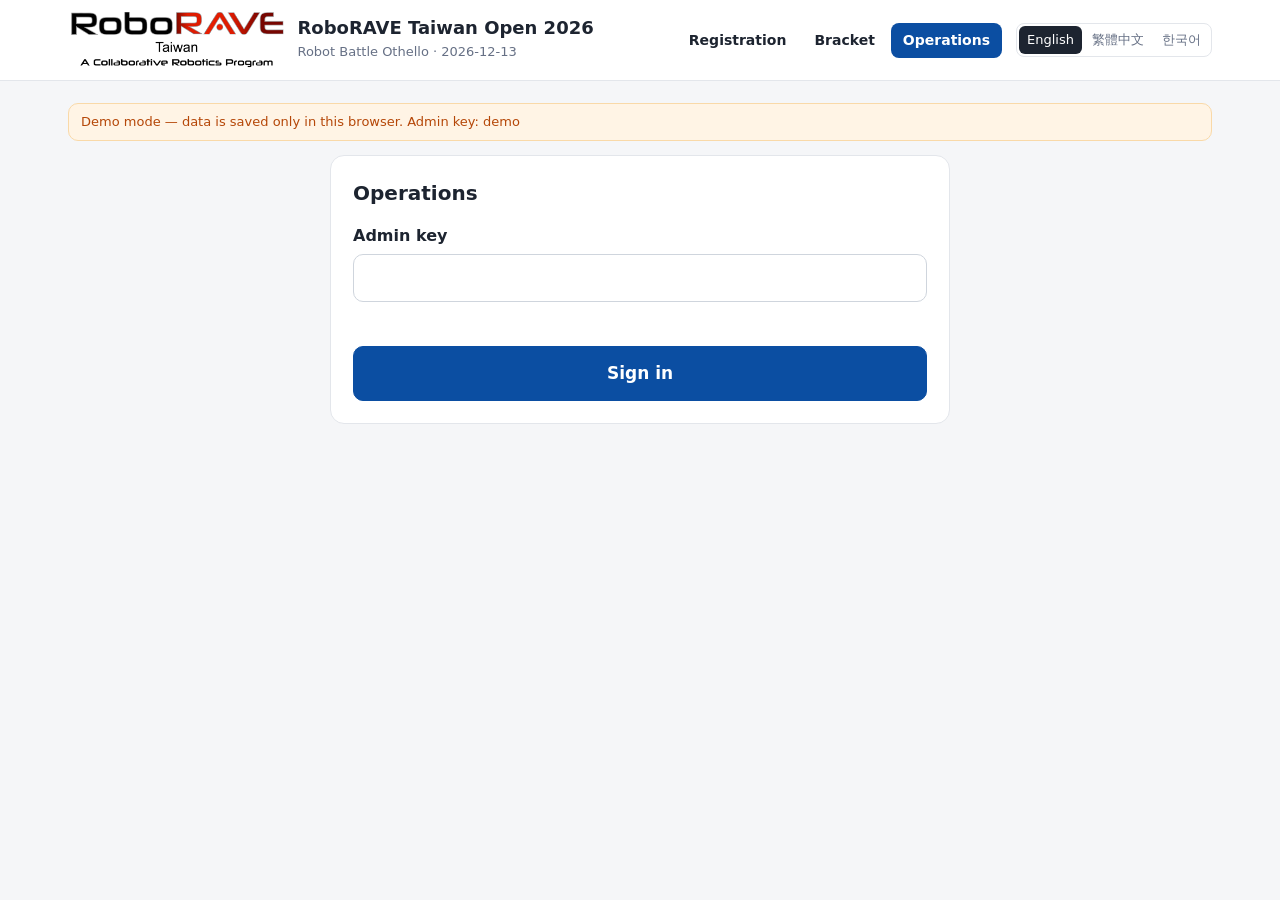
==== admin.html @ c0345897 "Othello registration, bracket and match operations site (RoboRAVE Taiwan Open 2026) - index.html: re" ====
<!DOCTYPE html>
<html lang="en">
<head>
<meta charset="utf-8">
<meta name="viewport" content="width=device-width, initial-scale=1">
<meta name="robots" content="noindex">
<title>Operations · Robot Battle Othello</title>
<link rel="icon" href="logo.png">
<link rel="stylesheet" href="style.css">
<style>
.sub{display:flex;gap:6px;flex-wrap:wrap;margin:0 0 14px}
.toolbar{display:flex;gap:8px;flex-wrap:wrap;align-items:center;margin-bottom:12px}
.toolbar select,.toolbar input{width:auto}
table.pl{width:100%;border-collapse:collapse;font-size:14px;background:#fff}
table.pl th,table.pl td{padding:7px 8px;border-bottom:1px solid var(--line);text-align:left;vertical-align:middle}
table.pl th{font-size:12px;color:var(--mute)}
table.pl select,table.pl input{padding:5px 6px;border-radius:6px;font-size:13px}
tr.wd td{opacity:.45}
.grid2{display:grid;grid-template-columns:1fr 1fr;gap:14px}
.queue .match{margin-bottom:8px}
.qh{font-size:12px;color:var(--mute);margin:12px 0 6px;font-weight:700}
#runner{position:fixed;inset:0;background:#0b1220e6;display:none;z-index:20;overflow:auto}
#runner.on{display:block}
#runner .box{max-width:980px;margin:18px auto;background:#fff;border-radius:16px;padding:18px}
.rhead{display:flex;justify-content:space-between;align-items:center;gap:10px;margin-bottom:10px}
.clock{font-size:min(18vw,120px);font-weight:800;text-align:center;font-variant-numeric:tabular-nums;line-height:1;margin:6px 0}
.clock.low{color:var(--red)}
.clock.gold{color:#b7791f}
.ctl{display:flex;gap:8px;justify-content:center;flex-wrap:wrap;margin-bottom:14px}
.teams{display:grid;grid-template-columns:1fr 1fr;gap:12px}
.team{border-radius:14px;padding:12px;color:#fff}
.team.red{background:var(--red)}.team.blue{background:var(--blue)}
.team .nm{font-size:20px;font-weight:800;min-height:1.5em}
.team .row{display:flex;align-items:center;justify-content:space-between;gap:8px;margin-top:8px;background:#ffffff22;border-radius:10px;padding:6px 8px}
.team .row b{font-size:13px;font-weight:600}
.step{display:flex;align-items:center;gap:6px}
.step button{width:40px;height:40px;border-radius:10px;border:0;background:#fff;color:#111;font-size:20px;font-weight:800;cursor:pointer}
.step .v{min-width:2.2em;text-align:center;font-size:26px;font-weight:800;font-variant-numeric:tabular-nums}
.team .tot{font-size:44px;font-weight:900;text-align:right;line-height:1}
.res{margin-top:14px;display:grid;grid-template-columns:1fr 1fr;gap:12px;align-items:end}
.res label.f{margin-top:0}
.wbtns{display:flex;gap:6px;flex-wrap:wrap}
.wbtns .btn.on{outline:3px solid #111}
.kpi{display:flex;gap:14px;flex-wrap:wrap;margin-bottom:10px;font-size:14px}
.kpi b{font-size:20px}
@media (max-width:700px){.grid2,.teams,.res{grid-template-columns:1fr}}
</style>
</head>
<body>
<header class="top"></header>
<main>
  <div id="demoBanner" class="banner" hidden></div>

  <div class="card narrow" id="login">
    <h2 data-t="Operations"></h2>
    <label class="f" for="key" data-t="Admin key"></label>
    <input type="password" id="key" autocomplete="current-password">
    <div class="err" id="loginErr"></div>
    <button class="btn pri big" id="loginBtn" data-t="Sign in"></button>
  </div>

  <div id="app" hidden>
    <div class="sub" id="sub"></div>
    <div class="toolbar">
      <span data-t="Division"></span>
      <select id="divSel"><option value="junior"></option><option value="senior"></option></select>
      <button class="btn sm" id="refresh">⟳ <span data-t="Refresh"></span></button>
      <span class="count" id="syncTxt"></span>
    </div>

    <!-- participants -->
    <section id="sec-participants">
      <div class="kpi" id="kpi"></div>
      <div class="toolbar">
        <label style="display:flex;gap:6px;align-items:center"><input type="checkbox" id="regOpen"> <span data-t="Registration open"></span></label>
        <button class="btn sm" id="csv" data-t="Download CSV"></button>
        <a class="btn sm" href="index.html" target="_blank" data-t="Registration page"></a>
      </div>
      <table class="pl"><thead><tr><th>ID</th><th data-t="Name"></th><th data-t="Date of birth"></th><th data-t="Nationality"></th><th data-t="Division"></th><th data-t="Status"></th><th></th></tr></thead><tbody id="plBody"></tbody></table>
      <h3 data-t="Add participant (walk-in)"></h3>
      <div class="toolbar">
        <input type="text" id="aName" placeholder="NAME" style="width:220px">
        <input type="date" id="aDob">
        <select id="aNat"></select>
        <select id="aDiv"><option value="junior"></option><option value="senior"></option></select>
        <button class="btn pri sm" id="aAdd" data-t="Add"></button>
      </div>
    </section>

    <!-- draw -->
    <section id="sec-draw" hidden>
      <div class="card">
        <div class="kpi" id="drawKpi"></div>
        <div class="toolbar">
          <label style="display:flex;gap:6px;align-items:center"><input type="checkbox" id="onlyChecked"> <span data-t="Checked-in players only"></span></label>
        </div>
        <div class="grid2">
          <div><label class="f" data-t="Format"></label>
            <select id="fmt"><option value="groups"></option><option value="knockout"></option></select></div>
          <div id="grpOpts"><label class="f" data-t="Groups / advancing per group"></label>
            <div style="display:flex;gap:8px"><input type="number" id="nGroups" min="2" max="8" value="2"><input type="number" id="nAdv" min="1" max="4" value="2"></div></div>
        </div>
        <p class="muted" id="suggestTxt"></p>
        <div class="toolbar"><button class="btn pri" id="makeDraw" data-t="Make draw"></button><button class="btn" id="clearDraw" data-t="Clear draw"></button></div>
      </div>
      <div id="drawPreview" style="margin-top:14px"></div>
    </section>

    <!-- matches -->
    <section id="sec-matches" hidden>
      <div class="grid2">
        <div class="queue"><div id="queue"></div></div>
        <div><p class="muted" data-t="Click a match to run it. Results move players on automatically."></p><div id="miniBracket"></div></div>
      </div>
    </section>

    <!-- bracket -->
    <section id="sec-bracket" hidden><div id="bracketView"></div></section>
  </div>
</main>

<div id="runner"><div class="box">
  <div class="rhead"><div><b id="rTitle"></b> <span class="muted" id="rId"></span></div><button class="btn sm" id="rClose" data-t="Close"></button></div>
  <div class="clock" id="clock">2:00</div>
  <div class="ctl">
    <button class="btn pri" id="tStart" data-t="Start"></button>
    <button class="btn" id="tPause" data-t="Pause"></button>
    <button class="btn" id="tReset" data-t="Reset 2:00"></button>
    <button class="btn" id="tGold" data-t="Golden point 1:00"></button>
  </div>
  <div class="teams">
    <div class="team red" id="tmRed"></div>
    <div class="team blue" id="tmBlue"></div>
  </div>
  <div class="res">
    <div><label class="f" data-t="Result"></label>
      <select id="method">
        <option value="points"></option><option value="called"></option><option value="golden"></option>
        <option value="decision"></option><option value="dq"></option><option value="forfeit"></option><option value="draw"></option>
      </select></div>
    <div><label class="f" data-t="Winner"></label><div class="wbtns" id="wbtns"></div></div>
  </div>
  <p class="muted" id="rHint" style="font-size:13px"></p>
  <div class="err" id="rErr"></div>
  <div class="toolbar" style="justify-content:flex-end"><button class="btn" id="rReopen" data-t="Reopen"></button><button class="btn pri" id="rSave" data-t="Save result"></button></div>
</div></div>

<script src="config.js"></script>
<script src="ot.js"></script>
<script>
(function(){
  const $ = s => document.querySelector(s), t = OT.t, C = OT.C, esc = OT.esc, num = OT.num;
  // admin-only translations [繁中, 한국어]
  const A = {
    'Admin key': ['管理密碼', '관리자 키'], 'Sign in': ['登入', '로그인'], 'Wrong key.': ['密碼錯誤。', '키가 맞지 않습니다.'],
    'Participants': ['參賽者', '참가자'], 'Draw': ['抽籤', '대진 편성'], 'Matches': ['比賽', '경기 진행'],
    'Refresh': ['重新整理', '새로 고침'], 'Registration open': ['開放報名', '신청 받기'], 'Download CSV': ['下載 CSV', 'CSV 받기'], 'Registration page': ['報名頁', '신청 페이지'],
    'Name': ['姓名', '이름'], 'Status': ['狀態', '상태'], 'registered': ['已報名', '신청'], 'checked-in': ['已報到', '출석'], 'withdrawn': ['退出', '불참'],
    'Add participant (walk-in)': ['新增參賽者（現場）', '참가자 추가 (현장 등록)'], 'Add': ['新增', '추가'], 'Delete': ['刪除', '삭제'],
    'Delete this participant?': ['確定刪除此參賽者？', '이 참가자를 삭제할까요?'],
    'Checked-in players only': ['只用已報到選手', '출석한 선수만'], 'Format': ['賽制', '진행 방식'],
    'Group league + knockout': ['分組循環賽＋淘汰賽', '조별리그 + 토너먼트'], 'Knockout only': ['淘汰賽', '토너먼트'],
    'Groups / advancing per group': ['組數／每組晉級人數', '조 수 / 조별 진출 인원'], 'Make draw': ['產生賽程', '대진 만들기'], 'Clear draw': ['清除賽程', '대진 지우기'],
    'Suggested for {0} players: {1}': ['{0} 位選手建議：{1}', '{0}명 기준 추천: {1}'],
    '{0} groups, top {1} advance': ['{0} 組，每組前 {1} 名晉級', '{0}개 조, 조 {1}위까지 진출'],
    'This replaces the current draw and its results. Continue?': ['將取代目前的賽程與成績，確定嗎？', '지금 대진과 결과를 모두 바꿉니다. 계속할까요?'],
    'Remove the draw for this division?': ['確定清除此組別的賽程？', '이 부문의 대진을 지울까요?'],
    'Need at least 2 players.': ['至少需要 2 位選手。', '선수가 2명 이상 필요합니다.'],
    'Ready to play': ['可進行', '진행 가능'], 'Waiting': ['等待中', '대기'], 'Finished': ['已結束', '종료'],
    'Click a match to run it. Results move players on automatically.': ['點選比賽開始進行，結果會自動晉級。', '경기를 누르면 진행 창이 열립니다. 결과를 저장하면 다음 경기로 자동 진출합니다.'],
    'Close': ['關閉', '닫기'], 'Start': ['開始', '시작'], 'Pause': ['暫停', '일시정지'], 'Reset 2:00': ['重設 2:00', '2:00 다시'], 'Golden point 1:00': ['黃金得分 1:00', '골든포인트 1:00'],
    'Blocks': ['方塊', '블록'], 'Warnings': ['警告', '경고'], 'Penalty': ['扣分', '감점'], 'Total': ['總分', '합계'],
    'Result': ['結果', '결과'], 'Points': ['得分', '점수'], 'Draw (group only)': ['和局（僅分組賽）', '무승부 (조별리그만)'],
    'Reopen': ['重新編輯', '다시 열기'], 'Save result': ['儲存結果', '결과 저장'], 'Choose the winner.': ['請選擇勝方。', '승자를 고르세요.'],
    'Saved': ['已儲存', '저장됨'], 'Saving…': ['儲存中…', '저장 중…'], 'Save failed': ['儲存失敗', '저장 실패'],
    'Total = blocks in your colour + 1 point for each opponent warning after the first − repair penalties. Scores are equal → choose golden point or decision and the winner.':
      ['總分＝己方顏色方塊＋對手第二次起每次警告 1 分－維修扣分。同分時請選黃金得分或判定並選擇勝方。', '합계 = 우리 색 블록 + 상대 경고(첫 경고 제외) 1개당 1점 − 수리 감점. 동점이면 골든포인트나 판정을 고르고 승자를 지정하세요.'],
    'active': ['參賽', '참가'], 'Draw made': ['賽程已產生', '대진 완료'],
  };
  const T0 = OT.t; const T = (s, ...a) => { const r = OT.lang === 'en' ? s : ((A[s] || [])[OT.lang === 'zh' ? 0 : 1]); return r ? (a.length ? r.replace(/\{(\d)\}/g, (_, i) => a[i]) : r) : T0(s, ...a); };
  const tt = el => (el || document).querySelectorAll('[data-t]').forEach(e => { e.textContent = T(e.dataset.t); });
  OT.header('Operations', { admin: true }); tt();
  const divName = d => T(d === 'junior' ? 'Junior' : 'Senior');
  document.querySelectorAll('#divSel option,#aDiv option').forEach(o => o.textContent = divName(o.value));
  $('#fmt').options[0].textContent = T('Group league + knockout'); $('#fmt').options[1].textContent = T('Knockout only');
  const mNames = { points: T('Points'), called: T('Called game'), golden: T('Golden point'), decision: T('Decision'), dq: T('Disqualification'), forfeit: T('Forfeit'), draw: T('Draw (group only)') };
  [...$('#method').options].forEach(o => o.textContent = mNames[o.value]);
  $('#rHint').textContent = T('Total = blocks in your colour + 1 point for each opponent warning after the first − repair penalties. Scores are equal → choose golden point or decision and the winner.');
  if (OT.demo) { $('#demoBanner').hidden = false; $('#demoBanner').textContent = t('Demo mode — data is saved only in this browser.') + ' Admin key: demo'; }

  let KEY = sessionStorage.getItem('ot.key') || '', S = null, tab = 'participants', div = 'junior';
  const SUBS = [['participants', 'Participants'], ['draw', 'Draw'], ['matches', 'Matches'], ['bracket', 'Bracket']];
  $('#sub').innerHTML = SUBS.map(([k, n]) => `<button class="btn sm" data-s="${k}">${esc(T(n))}</button>`).join('');
  $('#sub').onclick = e => { const b = e.target.closest('[data-s]'); if (b) { tab = b.dataset.s; render(); } };
  $('#divSel').onchange = e => { div = e.target.value; render(); };

  async function api(op, data) {
    $('#syncTxt').textContent = T('Saving…');
    try {
      const r = await OT.api.admin(KEY, op, data);
      if (!r.ok) throw new Error(r.error || 'error');
      S = r; $('#syncTxt').textContent = `${T('Saved')} ${new Date().toLocaleTimeString()}`; render(); return r;
    } catch (e) { $('#syncTxt').textContent = `${T('Save failed')}: ${e.message}`; throw e; }
  }
  async function login() {
    $('#loginErr').textContent = '';
    try {
      const r = await OT.api.admin(KEY, 'state');
      if (!r.ok) { $('#loginErr').textContent = T('Wrong key.'); sessionStorage.removeItem('ot.key'); return; }
      sessionStorage.setItem('ot.key', KEY); S = r; $('#login').hidden = true; $('#app').hidden = false; render();
    } catch (e) { $('#loginErr').textContent = e.message; }
  }
  $('#loginBtn').onclick = () => { KEY = $('#key').value.trim(); login(); };
  $('#key').onkeydown = e => { if (e.key === 'Enter') $('#loginBtn').click(); };
  $('#refresh').onclick = () => api('state');
  if (KEY) login();
  setInterval(() => { if (S && !$('#runner').classList.contains('on')) OT.api.admin(KEY, 'state').then(r => { if (r.ok) { S = r; render(); } }).catch(() => {}); }, 30000);

  const Pmap = () => new Map(S.participants.map(p => [p.id, p]));
  const active = d => S.participants.filter(p => p.division === d && p.status !== 'withdrawn' && (!$('#onlyChecked').checked || p.status === 'checked-in'));
  const drawOf = d => S.draws.find(x => x.division === d);

  function render() {
    if (!S) return;
    document.querySelectorAll('#sub [data-s]').forEach(b => b.classList.toggle('pri', b.dataset.s === tab));
    SUBS.forEach(([k]) => $('#sec-' + k).hidden = k !== tab);
    $('#regOpen').checked = !!(S.settings && S.settings.reg_open);
    if (tab === 'participants') renderParticipants();
    if (tab === 'draw') renderDraw();
    if (tab === 'matches') renderMatches();
    if (tab === 'bracket') $('#bracketView').innerHTML = OT.renderDivision(div, S, { click: true });
  }

  /* ---------- participants ---------- */
  const natOpts = sel => `<option value="">—</option>` + OT.countries().map(([c, n]) => `<option value="${c}"${c === sel ? ' selected' : ''}>${OT.flag(c)} ${esc(n)}</option>`).join('') + `<option value="OTHER"${sel === 'OTHER' ? ' selected' : ''}>${esc(t('Other'))}</option>`;
  $('#aNat').innerHTML = natOpts('');
  function renderParticipants() {
    const L = S.participants.filter(p => p.division === div);
    const c = s => L.filter(p => p.status === s).length;
    $('#kpi').innerHTML = `<span>${esc(divName(div))} · <b>${L.length}</b></span><span>${esc(T('checked-in'))}: <b>${c('checked-in')}</b></span><span>${esc(T('withdrawn'))}: <b>${c('withdrawn')}</b></span><span class="muted">${esc(T('Junior'))} ${S.participants.filter(p => p.division === 'junior').length} · ${esc(T('Senior'))} ${S.participants.filter(p => p.division === 'senior').length}</span>`;
    $('#plBody').innerHTML = L.map(p => `<tr class="${p.status === 'withdrawn' ? 'wd' : ''}" data-id="${esc(p.id)}">
      <td>${esc(p.id)}</td><td><input type="text" data-k="name" value="${esc(p.name)}"></td><td>${esc(p.dob)}</td>
      <td>${OT.flag(p.nationality)} ${esc(OT.natLabel(p))}</td>
      <td><select data-k="division"><option value="junior"${p.division === 'junior' ? ' selected' : ''}>${esc(divName('junior'))}</option><option value="senior"${p.division === 'senior' ? ' selected' : ''}>${esc(divName('senior'))}</option></select></td>
      <td><select data-k="status">${['registered', 'checked-in', 'withdrawn'].map(s => `<option value="${s}"${p.status === s ? ' selected' : ''}>${esc(T(s))}</option>`).join('')}</select></td>
      <td><button class="btn sm" data-del="${esc(p.id)}">${esc(T('Delete'))}</button></td></tr>`).join('');
  }
  $('#plBody').addEventListener('change', e => {
    const tr = e.target.closest('tr'), k = e.target.dataset.k; if (!tr || !k) return;
    let v = e.target.value; if (k === 'name') v = v.replace(/\s+/g, ' ').trim().toUpperCase();
    api('participant', { p: { id: tr.dataset.id, [k]: v } });
  });
  $('#plBody').addEventListener('click', e => { const id = e.target.dataset.del; if (id && confirm(T('Delete this participant?'))) api('delete', { id }); });
  $('#regOpen').onchange = e => api('settings', { reg_open: e.target.checked });
  $('#aAdd').onclick = () => {
    const name = $('#aName').value.replace(/\s+/g, ' ').trim().toUpperCase(), nat = $('#aNat').value;
    if (!name) return;
    api('participant', { p: { name, dob: $('#aDob').value, nationality: nat || 'OTHER', nat_name: nat && nat !== 'OTHER' ? OT.countryName(nat, true) : '', division: $('#aDiv').value, status: 'checked-in' } })
      .then(() => { $('#aName').value = ''; $('#aDob').value = ''; });
  };
  $('#csv').onclick = () => {
    const H = ['id', 'name', 'dob', 'nationality', 'nat_name', 'division', 'status', 'created'];
    const csv = '﻿' + [H.join(',')].concat(S.participants.map(p => H.map(h => `"${String(p[h] == null ? '' : p[h]).replace(/"/g, '""')}"`).join(','))).join('\r\n');
    const a = document.createElement('a'); a.href = URL.createObjectURL(new Blob([csv], { type: 'text/csv' })); a.download = 'othello_participants.csv'; a.click();
  };

  /* ---------- draw ---------- */
  $('#fmt').onchange = () => { $('#grpOpts').style.visibility = $('#fmt').value === 'groups' ? 'visible' : 'hidden'; };
  $('#onlyChecked').onchange = renderDraw;
  let fmtTouched = false; ['#fmt', '#nGroups', '#nAdv'].forEach(s => $(s).addEventListener('input', () => fmtTouched = true));
  function renderDraw() {
    const n = active(div).length, sg = OT.suggest(n), d = drawOf(div);
    if (!fmtTouched) { $('#fmt').value = sg.format; if (sg.groups) $('#nGroups').value = sg.groups; $('#nAdv').value = sg.adv || 2; $('#fmt').onchange(); }
    $('#drawKpi').innerHTML = `<span>${esc(divName(div))} · ${esc(T('active'))} <b>${n}</b></span>` + (d ? `<span class="chip">${esc(T('Draw made'))}: ${esc(d.format === 'groups' ? T('Group league + knockout') : T('Knockout only'))}</span>` : '');
    $('#suggestTxt').textContent = T('Suggested for {0} players: {1}', n, sg.format === 'groups' ? T('{0} groups, top {1} advance', sg.groups, sg.adv) : T('Knockout only'));
    $('#drawPreview').innerHTML = OT.renderDivision(div, S, {});
  }
  $('#makeDraw').onclick = async () => {
    const P = active(div);
    if (P.length < 2) return alert(T('Need at least 2 players.'));
    if (drawOf(div) && !confirm(T('This replaces the current draw and its results. Continue?'))) return;
    const d = OT.makeDraw(div, P, { format: $('#fmt').value, groups: +$('#nGroups').value, adv: +$('#nAdv').value });
    OT.propagate(div, { format: d.format, json: d.json }, d.matches); // byes
    await api('draw', { division: div, format: d.format, json: d.json, matches: d.matches });
  };
  $('#clearDraw').onclick = () => { if (drawOf(div) && confirm(T('Remove the draw for this division?'))) api('draw', { division: div, format: '', matches: [] }); };

  /* ---------- matches ---------- */
  const real = v => v && !String(v).startsWith('@');
  function renderMatches() {
    const P = Pmap(), M = S.matches.filter(m => m.division === div);
    const order = m => (m.stage === 'G' ? 0 : 100) + (+m.round || 0) * 10 + (m.grp === '3P' ? 5 : 0);
    const ready = M.filter(m => m.status !== 'done' && real(m.red) && real(m.blue)).sort((a, b) => order(a) - order(b) || String(a.grp).localeCompare(b.grp) || a.slot - b.slot);
    const wait = M.filter(m => m.status !== 'done' && !(real(m.red) && real(m.blue)));
    const done = M.filter(m => m.status === 'done' && m.method !== 'bye').sort((a, b) => String(b.updated).localeCompare(String(a.updated)));
    const label = m => m.stage === 'G' ? `${t('Group')} ${m.grp} · ${t('Round')} ${m.round}` : m.grp === '3P' ? t('3rd place') : OT.roundName(+m.round, (JSON.parse(drawOf(div).json || '{}').rounds) || 1);
    const block = (title, L) => `<div class="qh">${esc(title)} (${L.length})</div>` + L.map(m => `<div class="muted" style="font-size:12px">${esc(label(m))}</div>${OT.matchLine(m, P, { click: true })}`).join('');
    $('#queue').innerHTML = drawOf(div) ? block(T('Ready to play'), ready) + block(T('Waiting'), wait) + block(T('Finished'), done) : `<p class="muted">${esc(t('Not drawn yet'))}</p>`;
    $('#miniBracket').innerHTML = OT.renderDivision(div, S, { click: true });
  }
  document.addEventListener('click', e => { const m = e.target.closest('.match.clickable'); if (m) openRunner(m.dataset.id); });

  /* ---------- match runner ---------- */
  let R = null, tm = { left: C.MATCH_SEC || 120, run: false, last: 0, gold: false };
  const fmtT = x => { const s = Math.ceil(Math.max(0, x)); return `${Math.floor(s / 60)}:${String(s % 60).padStart(2, '0')}`; };
  let ac = null; const beep = (f, d) => { try { ac = ac || new (window.AudioContext || window.webkitAudioContext)(); const o = ac.createOscillator(), g = ac.createGain(); o.frequency.value = f; g.gain.value = .15; o.connect(g); g.connect(ac.destination); o.start(); o.stop(ac.currentTime + d); } catch (e) {} };
  function drawClock() { const c = $('#clock'); c.textContent = fmtT(tm.left); c.classList.toggle('low', tm.left <= 10 && !tm.gold); c.classList.toggle('gold', tm.gold); }
  function tick(now) {
    if (!tm.run) return;
    const dt = (now - tm.last) / 1000; tm.last = now; const before = tm.left; tm.left -= dt;
    if (Math.ceil(before) !== Math.ceil(tm.left) && tm.left <= 10 && tm.left > 0) beep(880, .08);
    if (tm.left <= 0) { tm.left = 0; tm.run = false; beep(440, .9); }
    drawClock(); if (tm.run) requestAnimationFrame(tick);
  }
  $('#tStart').onclick = () => { if (tm.run || tm.left <= 0) return; tm.run = true; tm.last = performance.now(); beep(1200, .15); requestAnimationFrame(tick); if (R && R.m.status !== 'live' && R.m.status !== 'done') api('matches', { rows: [{ id: R.m.id, status: 'live' }] }).catch(() => {}); };
  $('#tPause').onclick = () => { tm.run = false; };
  $('#tReset').onclick = () => { tm.run = false; tm.gold = false; tm.left = C.MATCH_SEC || 120; drawClock(); };
  $('#tGold').onclick = () => { tm.run = false; tm.gold = true; tm.left = C.GOLDEN_SEC || 60; drawClock(); if (R) { $('#method').value = 'golden'; sync(); } };

  function openRunner(id) {
    const m = S.matches.find(x => x.id === id); if (!m || !real(m.red) || !real(m.blue)) return;
    const P = Pmap();
    R = { m, v: { red: { b: m.status === 'done' ? num(m.red_score) || 0 : 0, w: num(m.red_warn) || 0, pen: 0 }, blue: { b: m.status === 'done' ? num(m.blue_score) || 0 : 0, w: num(m.blue_warn) || 0, pen: 0 } }, winner: m.winner || '', method: m.method || 'points', locked: m.status === 'done' };
    if (m.status === 'done') { R.v.red.b -= Math.max(0, R.v.blue.w - 1); R.v.blue.b -= Math.max(0, R.v.red.w - 1); R.v.red.b = Math.max(0, R.v.red.b); R.v.blue.b = Math.max(0, R.v.blue.b); }
    $('#rTitle').innerHTML = m.stage === 'G' ? `${esc(t('Group'))} ${esc(m.grp)} · ${esc(t('Round'))} ${esc(m.round)}` : m.grp === '3P' ? esc(t('3rd place')) : esc(OT.roundName(+m.round, JSON.parse(drawOf(m.division).json || '{}').rounds || 1));
    $('#rId').textContent = `${divName(m.division)} · ${m.id}`;
    [...$('#method').options].forEach(o => o.hidden = o.value === 'draw' && m.stage !== 'G');
    $('#method').value = R.method;
    tm = { left: C.MATCH_SEC || 120, run: false, last: 0, gold: false }; drawClock();
    const team = (side, id) => `<div class="nm">${OT.nameOf(id, P)}</div>
      ${[['b', 'Blocks', 0, C.CALLED || 11], ['w', 'Warnings', 0, 9], ['pen', 'Penalty', 0, 9]].map(([k, n, lo, hi]) => `<div class="row"><b>${esc(T(n))}</b><div class="step"><button data-s="${side}" data-k="${k}" data-d="-1" data-lo="${lo}" data-hi="${hi}">−</button><span class="v" id="v-${side}-${k}"></span><button data-s="${side}" data-k="${k}" data-d="1" data-lo="${lo}" data-hi="${hi}">+</button></div></div>`).join('')}
      <div class="row"><b>${esc(T('Total'))}</b><span class="tot" id="tot-${side}"></span></div>`;
    $('#tmRed').innerHTML = team('red', m.red); $('#tmBlue').innerHTML = team('blue', m.blue);
    $('#runner').classList.add('on'); $('#rErr').textContent = ''; sync();
  }
  const total = side => { const o = side === 'red' ? 'blue' : 'red'; return Math.max(0, R.v[side].b + Math.max(0, R.v[o].w - 1) - R.v[side].pen); };
  function sync() {
    for (const s of ['red', 'blue']) { for (const k of ['b', 'w', 'pen']) $(`#v-${s}-${k}`).textContent = R.v[s][k]; $(`#tot-${s}`).textContent = total(s); }
    const P = Pmap(), m = R.m, meth = $('#method').value, tr = total('red'), tb = total('blue');
    if (meth === 'points' || meth === 'called') { R.winner = tr > tb ? m.red : tb > tr ? m.blue : ''; if (R.v.red.b === (C.CALLED || 11) || R.v.blue.b === (C.CALLED || 11)) { if (meth === 'points') { $('#method').value = 'called'; } } }
    if (meth === 'draw') R.winner = '';
    $('#wbtns').innerHTML = [m.red, m.blue].map((id, i) => `<button class="btn ${i ? '' : 'red'}${R.winner === id ? ' on' : ''}" data-w="${esc(id)}" style="${i ? 'background:var(--blue);color:#fff;border-color:var(--blue)' : ''}">${OT.nameOf(id, P)}</button>`).join('');
    $('#rSave').disabled = R.locked; $('#rReopen').hidden = !R.locked;
    document.querySelectorAll('#runner .step button, #method, #wbtns button').forEach(b => b.disabled = R.locked);
  }
  $('#runner').addEventListener('click', e => {
    const b = e.target.closest('.step button');
    if (b && R && !R.locked) { const v = R.v[b.dataset.s]; v[b.dataset.k] = Math.max(+b.dataset.lo, Math.min(+b.dataset.hi, v[b.dataset.k] + +b.dataset.d)); sync(); return; }
    const w = e.target.closest('[data-w]');
    if (w && R && !R.locked) {
      const pick = w.dataset.w, meth = $('#method').value, tr = total('red'), tb = total('blue'), auto = tr > tb ? R.m.red : tb > tr ? R.m.blue : '';
      if (meth === 'points' || meth === 'called' || meth === 'draw') { if (!auto) $('#method').value = 'golden'; else if (pick !== auto) $('#method').value = 'decision'; }
      R.winner = pick; sync();
    }
  });
  $('#method').onchange = () => sync();
  $('#rReopen').onclick = () => { R.locked = false; sync(); };
  $('#rClose').onclick = () => { tm.run = false; $('#runner').classList.remove('on'); R = null; render(); };
  document.addEventListener('keydown', e => { if (e.key === 'Escape' && $('#runner').classList.contains('on')) $('#rClose').click(); if (e.key === ' ' && $('#runner').classList.contains('on') && e.target.tagName !== 'INPUT' && e.target.tagName !== 'SELECT') { e.preventDefault(); tm.run ? $('#tPause').click() : $('#tStart').click(); } });
  $('#rSave').onclick = async () => {
    const m = R.m, meth = $('#method').value;
    if (meth !== 'draw' && !R.winner) { $('#rErr').textContent = T('Choose the winner.'); return; }
    const row = Object.assign({}, m, { red_score: total('red'), blue_score: total('blue'), red_warn: R.v.red.w, blue_warn: R.v.blue.w, winner: meth === 'draw' ? '' : R.winner, method: meth === 'draw' ? 'points' : meth, status: 'done' });
    const all = S.matches.map(x => x.id === m.id ? row : Object.assign({}, x));
    const changed = OT.propagate(m.division, drawOf(m.division), all);
    const rows = [row].concat(changed.filter(x => x.id !== m.id));
    $('#rSave').disabled = true;
    try { await api('matches', { rows }); tm.run = false; $('#runner').classList.remove('on'); R = null; render(); }
    catch (e) { $('#rErr').textContent = T('Save failed') + ': ' + e.message; $('#rSave').disabled = false; }
  };
})();
</script>
</body>
</html>
---- style.css ----
:root{--blue:#0b4ea2;--red:#d7141a;--ink:#1d2430;--mute:#667085;--line:#e3e6eb;--bg:#f5f6f8;--card:#fff;--ok:#12805c;--warn:#b54708}
*{box-sizing:border-box}
[hidden]{display:none!important}
body{margin:0;font-family:system-ui,-apple-system,"Segoe UI","Noto Sans TC","Noto Sans KR",sans-serif;color:var(--ink);background:var(--bg);line-height:1.5}
a{color:var(--blue)}
header.top{background:#fff;border-bottom:1px solid var(--line)}
header.top .in{max-width:1180px;margin:0 auto;padding:12px 18px;display:flex;align-items:center;gap:14px;flex-wrap:wrap}
.logo{height:56px;width:auto;display:block}
.brand{display:flex;align-items:center;gap:12px;min-width:0}
.brand .tx b{display:block;font-size:18px;line-height:1.2}
.brand .tx span{color:var(--mute);font-size:13px}
nav.tabs{display:flex;gap:4px;margin-left:auto;flex-wrap:wrap}
nav.tabs a{padding:7px 12px;border-radius:8px;text-decoration:none;color:var(--ink);font-weight:600;font-size:14px}
nav.tabs a.on{background:var(--blue);color:#fff}
.langs{display:flex;gap:2px;border:1px solid var(--line);border-radius:8px;padding:2px}
.langs button{border:0;background:none;padding:4px 8px;border-radius:6px;cursor:pointer;font:inherit;font-size:13px;color:var(--mute)}
.langs button.on{background:var(--ink);color:#fff}
main{max-width:1180px;margin:0 auto;padding:22px 18px 60px}
.card{background:var(--card);border:1px solid var(--line);border-radius:14px;padding:22px}
.narrow{max-width:620px;margin:0 auto}
h1{font-size:26px;margin:0 0 4px}
h2{font-size:20px;margin:0 0 12px}
h3{font-size:17px;margin:22px 0 10px}
h4{margin:0 0 8px;font-size:15px}
.muted{color:var(--mute)}
.hero{display:flex;gap:10px;align-items:center;margin-bottom:16px;flex-wrap:wrap}
.chip{display:inline-block;padding:3px 10px;border-radius:99px;background:#eef2f8;color:var(--blue);font-size:13px;font-weight:600}
label.f{display:block;margin:16px 0 6px;font-weight:600}
input[type=text],input[type=date],input[type=password],input[type=number],select,textarea{width:100%;padding:11px 12px;border:1px solid #cfd5dd;border-radius:10px;font:inherit;background:#fff;color:var(--ink)}
input:focus,select:focus{outline:2px solid #9ec0ef;border-color:var(--blue)}
.hint{font-size:13px;color:var(--mute);margin-top:4px}
.seg{display:grid;grid-template-columns:1fr 1fr;gap:8px}
.seg label{border:1px solid #cfd5dd;border-radius:10px;padding:11px 12px;cursor:pointer;display:flex;gap:8px;align-items:center;font-weight:500}
.seg input{margin:0}
.seg label:has(input:checked){border-color:var(--blue);background:#eef4fc}
.agree{display:flex;gap:10px;align-items:flex-start;margin-top:18px;font-size:14px}
.agree input{margin-top:4px}
.btn{display:inline-flex;align-items:center;justify-content:center;gap:6px;border:1px solid #cfd5dd;background:#fff;color:var(--ink);border-radius:10px;padding:9px 14px;font:inherit;font-weight:600;cursor:pointer;text-decoration:none}
.btn:hover{background:#f2f4f7}
.btn.pri{background:var(--blue);border-color:var(--blue);color:#fff}
.btn.pri:hover{background:#093f84}
.btn.red{background:var(--red);border-color:var(--red);color:#fff}
.btn.sm{padding:5px 9px;font-size:13px;border-radius:8px}
.btn:disabled{opacity:.5;cursor:default}
.btn.big{width:100%;padding:14px;font-size:17px;margin-top:20px}
.err{color:var(--red);font-size:14px;margin-top:10px;min-height:1em}
.ok-box{text-align:center;padding:10px 0}
.ok-box .id{font-size:40px;font-weight:800;letter-spacing:.04em;color:var(--blue);margin:8px 0}
.banner{background:#fff4e5;border:1px solid #f9d9a8;color:var(--warn);padding:8px 12px;border-radius:10px;font-size:13px;margin-bottom:14px}
.links{display:flex;gap:8px;flex-wrap:wrap;margin-top:16px}
.count{font-size:14px;color:var(--mute)}
/* bracket */
.divtabs{display:flex;gap:6px;margin:4px 0 6px}
.groups{display:grid;grid-template-columns:repeat(auto-fill,minmax(330px,1fr));gap:14px}
.group{background:#fff;border:1px solid var(--line);border-radius:12px;padding:12px}
table.st{width:100%;border-collapse:collapse;font-size:14px;margin-bottom:8px}
table.st th,table.st td{padding:5px 4px;text-align:center;border-bottom:1px solid var(--line)}
table.st th{color:var(--mute);font-weight:600;font-size:12px}
table.st .l{text-align:left}
table.st tr.adv td{background:#eefaf3}
.gm{display:grid;gap:6px}
.bracket{display:flex;gap:18px;overflow-x:auto;padding-bottom:8px}
.bracket .col{min-width:230px;display:flex;flex-direction:column}
.bracket .ms{display:flex;flex-direction:column;justify-content:space-around;gap:12px;flex:1}
.rn{font-size:12px;font-weight:700;color:var(--mute);text-transform:uppercase;letter-spacing:.04em;margin-bottom:6px}
.match{background:#fff;border:1px solid var(--line);border-radius:10px;overflow:hidden;position:relative;font-size:14px}
.match.clickable{cursor:pointer}
.match.clickable:hover{border-color:var(--blue)}
.match.is-live{border-color:var(--red);box-shadow:0 0 0 2px #fbd5d6}
.match .side{display:flex;justify-content:space-between;gap:8px;padding:6px 10px;border-left:4px solid transparent}
.match .side.red{border-left-color:var(--red)}
.match .side.blue{border-left-color:var(--blue);border-top:1px solid var(--line)}
.match .side.win{font-weight:700;background:#f3f8ff}
.match .side.empty .nm{color:#a3aab5}
.match .sc{font-variant-numeric:tabular-nums;font-weight:700;min-width:1.5em;text-align:right}
.match .live,.match .meth{display:block;text-align:right;padding:1px 8px 3px;font-size:11px;color:var(--mute);border-top:1px solid var(--line);background:#fafbfc}
.match .live{color:var(--red);font-weight:700}
.ph{color:#8a94a3;font-style:italic}
.third{margin-top:16px;max-width:260px}
.podium{background:#fff;border:1px solid var(--line);border-radius:12px;padding:12px 16px;margin-bottom:8px}
.podium h3{margin:0 0 6px}
.podium ol{list-style:none;padding:0;margin:0;display:flex;gap:18px;flex-wrap:wrap;font-size:16px}
.podium li.p1{font-weight:800}
@media (max-width:640px){.logo{height:44px}.seg{grid-template-columns:1fr}nav.tabs{margin-left:0}}
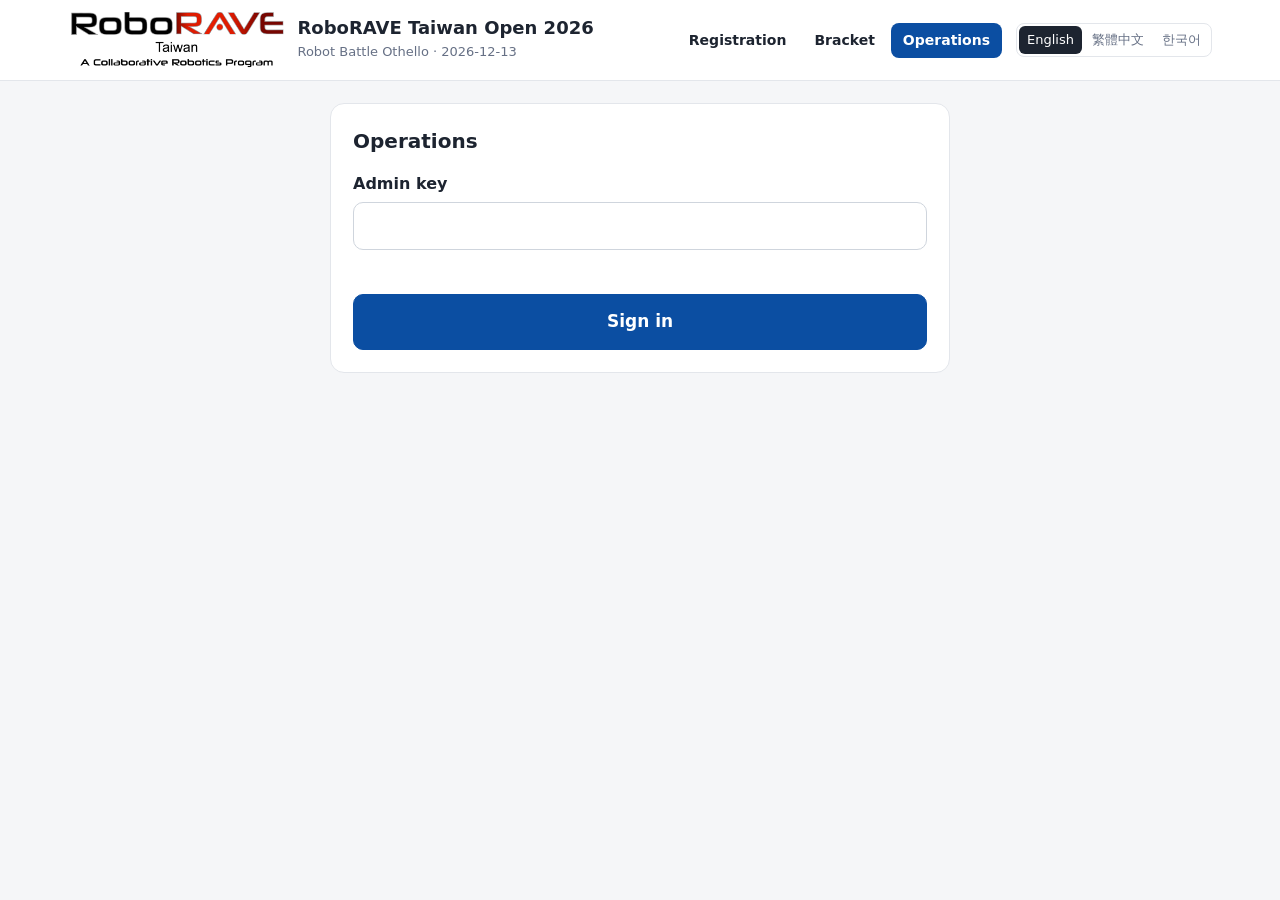
==== commit 5bc2a75e: "Bracket: participants only, published on the competition day - bracket.html asks for registration nu" ====
--- a/admin.html
+++ b/admin.html
@@ -93,6 +93,7 @@
         <div class="kpi" id="drawKpi"></div>
         <div class="toolbar">
           <label style="display:flex;gap:6px;align-items:center"><input type="checkbox" id="onlyChecked"> <span data-t="Checked-in players only"></span></label>
+          <label style="display:flex;gap:6px;align-items:center;margin-left:auto"><input type="checkbox" id="pubBracket"> <b data-t="Publish bracket"></b></label>
         </div>
         <div class="grid2">
           <div><label class="f" data-t="Format"></label>
@@ -176,6 +177,7 @@
     'Total = blocks in your colour + 1 point for each opponent warning after the first − repair penalties. Scores are equal → choose golden point or decision and the winner.':
       ['總分＝己方顏色方塊＋對手第二次起每次警告 1 分－維修扣分。同分時請選黃金得分或判定並選擇勝方。', '합계 = 우리 색 블록 + 상대 경고(첫 경고 제외) 1개당 1점 − 수리 감점. 동점이면 골든포인트나 판정을 고르고 승자를 지정하세요.'],
     'active': ['參賽', '참가'], 'Draw made': ['賽程已產生', '대진 완료'],
+    'Publish bracket': ['公開賽程表', '대진표 공개'], 'Publish the bracket on the public page now?': ['現在要在公開頁面公布賽程表嗎？', '공개 대진표 페이지에 지금 대진표를 공개할까요?'],
   };
   const T0 = OT.t; const T = (s, ...a) => { const r = OT.lang === 'en' ? s : ((A[s] || [])[OT.lang === 'zh' ? 0 : 1]); return r ? (a.length ? r.replace(/\{(\d)\}/g, (_, i) => a[i]) : r) : T0(s, ...a); };
   const tt = el => (el || document).querySelectorAll('[data-t]').forEach(e => { e.textContent = T(e.dataset.t); });
@@ -225,6 +227,7 @@
     document.querySelectorAll('#sub [data-s]').forEach(b => b.classList.toggle('pri', b.dataset.s === tab));
     SUBS.forEach(([k]) => $('#sec-' + k).hidden = k !== tab);
     $('#regOpen').checked = !!(S.settings && S.settings.reg_open);
+    $('#pubBracket').checked = !!(S.settings && S.settings.bracket_public);
     if (tab === 'participants') renderParticipants();
     if (tab === 'draw') renderDraw();
     if (tab === 'matches') renderMatches();
@@ -252,6 +255,7 @@
   });
   $('#plBody').addEventListener('click', e => { const id = e.target.dataset.del; if (id && confirm(T('Delete this participant?'))) api('delete', { id }); });
   $('#regOpen').onchange = e => api('settings', { reg_open: e.target.checked });
+  $('#pubBracket').onchange = e => { if (e.target.checked && !confirm(T('Publish the bracket on the public page now?'))) { e.target.checked = false; return; } api('settings', { bracket_public: e.target.checked }); };
   $('#aAdd').onclick = () => {
     const name = $('#aName').value.replace(/\s+/g, ' ').trim().toUpperCase(), nat = $('#aNat').value;
     if (!name) return;
--- a/style.css
+++ b/style.css
@@ -82,3 +82,4 @@
 .podium ol{list-style:none;padding:0;margin:0;display:flex;gap:18px;flex-wrap:wrap;font-size:16px}
 .podium li.p1{font-weight:800}
 @media (max-width:640px){.logo{height:44px}.seg{grid-template-columns:1fr}nav.tabs{margin-left:0}}
+mark{background:#fff1a8;color:inherit;padding:0 2px;border-radius:3px}
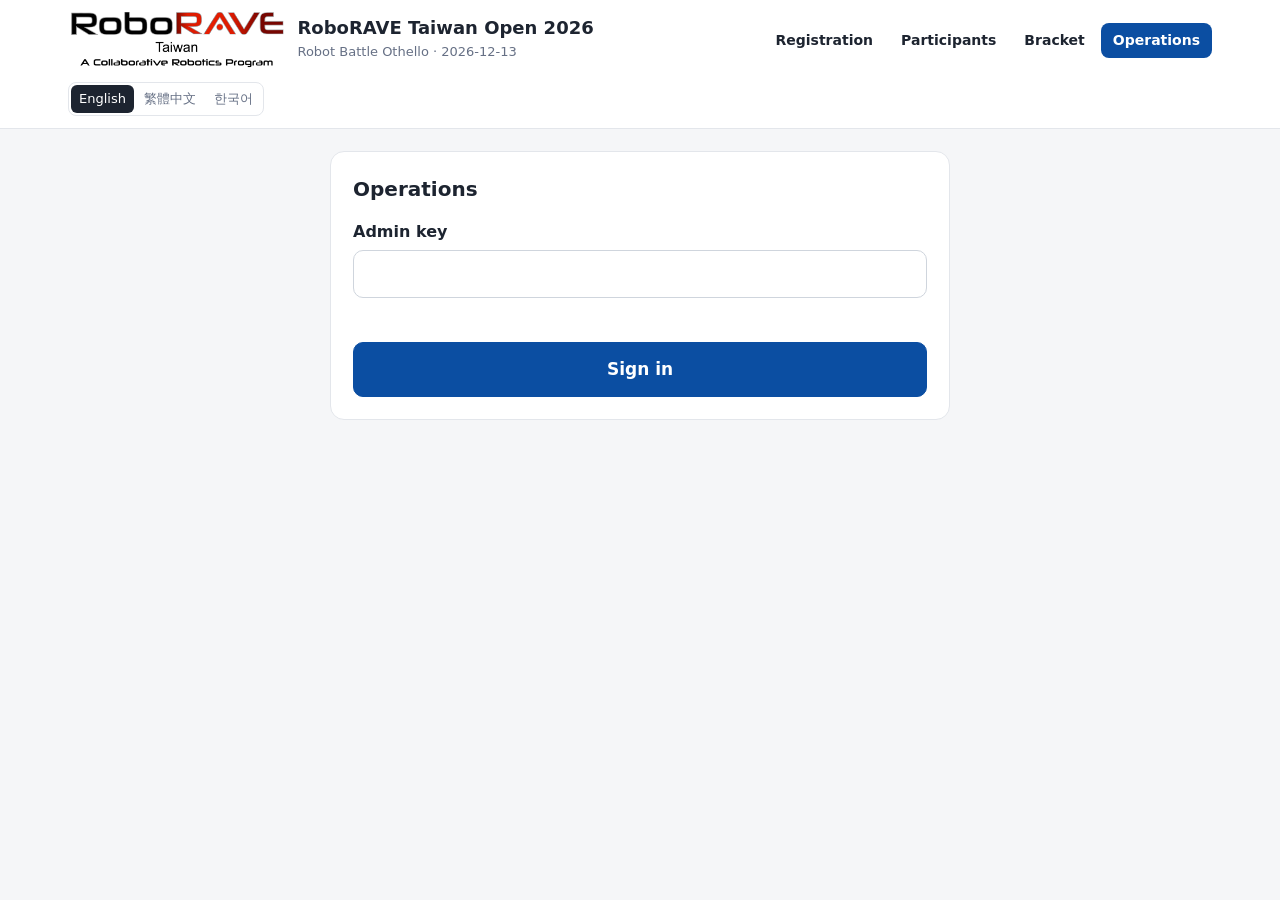
==== commit 51f6256f: "Participant list page for signed-in participants; all-participants view in operations Co-Authored-By" ====
--- a/admin.html
+++ b/admin.html
@@ -62,7 +62,7 @@
   <div id="app" hidden>
     <div class="sub" id="sub"></div>
     <div class="toolbar">
-      <span data-t="Division"></span>
+      <span data-t="Division" id="divLbl"></span>
       <select id="divSel"><option value="junior"></option><option value="senior"></option></select>
       <button class="btn sm" id="refresh">⟳ <span data-t="Refresh"></span></button>
       <span class="count" id="syncTxt"></span>
@@ -73,10 +73,13 @@
       <div class="kpi" id="kpi"></div>
       <div class="toolbar">
         <label style="display:flex;gap:6px;align-items:center"><input type="checkbox" id="regOpen"> <span data-t="Registration open"></span></label>
+        <select id="pFilt"><option value="all"></option><option value="junior"></option><option value="senior"></option></select>
+        <input type="search" id="pSearch" style="width:180px">
         <button class="btn sm" id="csv" data-t="Download CSV"></button>
+        <button class="btn sm" id="pPrint" data-t="Print list"></button>
         <a class="btn sm" href="index.html" target="_blank" data-t="Registration page"></a>
       </div>
-      <table class="pl"><thead><tr><th>ID</th><th data-t="Name"></th><th data-t="Date of birth"></th><th data-t="Nationality"></th><th data-t="Division"></th><th data-t="Status"></th><th></th></tr></thead><tbody id="plBody"></tbody></table>
+      <table class="pl" id="plTable"><thead><tr><th>#</th><th>ID</th><th data-t="Name"></th><th data-t="Date of birth"></th><th data-t="Nationality"></th><th data-t="Division"></th><th data-t="Status"></th><th></th></tr></thead><tbody id="plBody"></tbody></table>
       <h3 data-t="Add participant (walk-in)"></h3>
       <div class="toolbar">
         <input type="text" id="aName" placeholder="NAME" style="width:220px">
@@ -176,6 +179,8 @@
     'Saved': ['已儲存', '저장됨'], 'Saving…': ['儲存中…', '저장 중…'], 'Save failed': ['儲存失敗', '저장 실패'],
     'Total = blocks in your colour + 1 point for each opponent warning after the first − repair penalties. Scores are equal → choose golden point or decision and the winner.':
       ['總分＝己方顏色方塊＋對手第二次起每次警告 1 分－維修扣分。同分時請選黃金得分或判定並選擇勝方。', '합계 = 우리 색 블록 + 상대 경고(첫 경고 제외) 1개당 1점 − 수리 감점. 동점이면 골든포인트나 판정을 고르고 승자를 지정하세요.'],
+    'All divisions': ['全部組別', '전체 부문'], 'Search name or ID': ['搜尋姓名或編號', '이름·번호 검색'], 'Print list': ['列印名單', '명단 인쇄'],
+    'All participants': ['全部參賽者', '전체 참가자'], 'Showing {0} of {1}': ['顯示 {0} / {1}', '{1}명 중 {0}명 표시'],
     'active': ['參賽', '참가'], 'Draw made': ['賽程已產生', '대진 완료'],
     'Publish bracket': ['公開賽程表', '대진표 공개'], 'Publish the bracket on the public page now?': ['現在要在公開頁面公布賽程表嗎？', '공개 대진표 페이지에 지금 대진표를 공개할까요?'],
   };
@@ -183,7 +188,8 @@
   const tt = el => (el || document).querySelectorAll('[data-t]').forEach(e => { e.textContent = T(e.dataset.t); });
   OT.header('Operations', { admin: true }); tt();
   const divName = d => T(d === 'junior' ? 'Junior' : 'Senior');
-  document.querySelectorAll('#divSel option,#aDiv option').forEach(o => o.textContent = divName(o.value));
+  document.querySelectorAll('#divSel option,#aDiv option,#pFilt option').forEach(o => o.textContent = o.value === 'all' ? T('All divisions') : divName(o.value));
+  $('#pSearch').placeholder = T('Search name or ID');
   $('#fmt').options[0].textContent = T('Group league + knockout'); $('#fmt').options[1].textContent = T('Knockout only');
   const mNames = { points: T('Points'), called: T('Called game'), golden: T('Golden point'), decision: T('Decision'), dq: T('Disqualification'), forfeit: T('Forfeit'), draw: T('Draw (group only)') };
   [...$('#method').options].forEach(o => o.textContent = mNames[o.value]);
@@ -226,6 +232,7 @@
     if (!S) return;
     document.querySelectorAll('#sub [data-s]').forEach(b => b.classList.toggle('pri', b.dataset.s === tab));
     SUBS.forEach(([k]) => $('#sec-' + k).hidden = k !== tab);
+    $('#divLbl').hidden = $('#divSel').hidden = tab === 'participants';
     $('#regOpen').checked = !!(S.settings && S.settings.reg_open);
     $('#pubBracket').checked = !!(S.settings && S.settings.bracket_public);
     if (tab === 'participants') renderParticipants();
@@ -237,17 +244,27 @@
   /* ---------- participants ---------- */
   const natOpts = sel => `<option value="">—</option>` + OT.countries().map(([c, n]) => `<option value="${c}"${c === sel ? ' selected' : ''}>${OT.flag(c)} ${esc(n)}</option>`).join('') + `<option value="OTHER"${sel === 'OTHER' ? ' selected' : ''}>${esc(t('Other'))}</option>`;
   $('#aNat').innerHTML = natOpts('');
+  let pFilt = 'all';
   function renderParticipants() {
-    const L = S.participants.filter(p => p.division === div);
-    const c = s => L.filter(p => p.status === s).length;
-    $('#kpi').innerHTML = `<span>${esc(divName(div))} · <b>${L.length}</b></span><span>${esc(T('checked-in'))}: <b>${c('checked-in')}</b></span><span>${esc(T('withdrawn'))}: <b>${c('withdrawn')}</b></span><span class="muted">${esc(T('Junior'))} ${S.participants.filter(p => p.division === 'junior').length} · ${esc(T('Senior'))} ${S.participants.filter(p => p.division === 'senior').length}</span>`;
-    $('#plBody').innerHTML = L.map(p => `<tr class="${p.status === 'withdrawn' ? 'wd' : ''}" data-id="${esc(p.id)}">
-      <td>${esc(p.id)}</td><td><input type="text" data-k="name" value="${esc(p.name)}"></td><td>${esc(p.dob)}</td>
+    const all = S.participants.slice().sort((a, b) => String(a.id).localeCompare(String(b.id)));
+    const q = $('#pSearch').value.trim().toUpperCase();
+    const L = all.filter(p => (pFilt === 'all' || p.division === pFilt) && (!q || String(p.name).toUpperCase().includes(q) || String(p.id).toUpperCase().includes(q)));
+    const n = (d, s) => all.filter(p => (!d || p.division === d) && (!s || p.status === s)).length;
+    const act = d => all.filter(p => (!d || p.division === d) && p.status !== 'withdrawn').length;
+    $('#kpi').innerHTML = `<span>${esc(T('All participants'))} · <b>${act()}</b></span>` +
+      ['junior', 'senior'].map(d => `<span>${esc(divName(d))} · <b>${act(d)}</b> <span class="muted">(${esc(T('checked-in'))} ${n(d, 'checked-in')})</span></span>`).join('') +
+      `<span>${esc(T('registered'))}: <b>${n(0, 'registered')}</b></span><span>${esc(T('checked-in'))}: <b>${n(0, 'checked-in')}</b></span><span>${esc(T('withdrawn'))}: <b>${n(0, 'withdrawn')}</b></span>` +
+      (L.length !== all.length ? `<span class="muted">${esc(T('Showing {0} of {1}', L.length, all.length))}</span>` : '');
+    $('#plBody').innerHTML = L.map((p, i) => `<tr class="${p.status === 'withdrawn' ? 'wd' : ''}" data-id="${esc(p.id)}">
+      <td class="muted">${i + 1}</td><td>${esc(p.id)}</td><td><input type="text" data-k="name" value="${esc(p.name)}"></td><td>${esc(p.dob)}</td>
       <td>${OT.flag(p.nationality)} ${esc(OT.natLabel(p))}</td>
       <td><select data-k="division"><option value="junior"${p.division === 'junior' ? ' selected' : ''}>${esc(divName('junior'))}</option><option value="senior"${p.division === 'senior' ? ' selected' : ''}>${esc(divName('senior'))}</option></select></td>
       <td><select data-k="status">${['registered', 'checked-in', 'withdrawn'].map(s => `<option value="${s}"${p.status === s ? ' selected' : ''}>${esc(T(s))}</option>`).join('')}</select></td>
       <td><button class="btn sm" data-del="${esc(p.id)}">${esc(T('Delete'))}</button></td></tr>`).join('');
   }
+  $('#pFilt').onchange = e => { pFilt = e.target.value; renderParticipants(); };
+  $('#pSearch').oninput = () => renderParticipants();
+  $('#pPrint').onclick = () => window.print();
   $('#plBody').addEventListener('change', e => {
     const tr = e.target.closest('tr'), k = e.target.dataset.k; if (!tr || !k) return;
     let v = e.target.value; if (k === 'name') v = v.replace(/\s+/g, ' ').trim().toUpperCase();
--- a/style.css
+++ b/style.css
@@ -83,3 +83,10 @@
 .podium li.p1{font-weight:800}
 @media (max-width:640px){.logo{height:44px}.seg{grid-template-columns:1fr}nav.tabs{margin-left:0}}
 mark{background:#fff1a8;color:inherit;padding:0 2px;border-radius:3px}
+
+@media print{
+  header.top,#sub,#app>.toolbar,#sec-participants>.toolbar,#sec-participants h3,#sec-participants h3+.toolbar,#demoBanner,.banner{display:none!important}
+  #plTable td:last-child,#plTable th:last-child{display:none}
+  #plTable input,#plTable select{border:0;background:none;appearance:none;-webkit-appearance:none;font:inherit;padding:0;color:#000}
+  body{background:#fff}
+}
